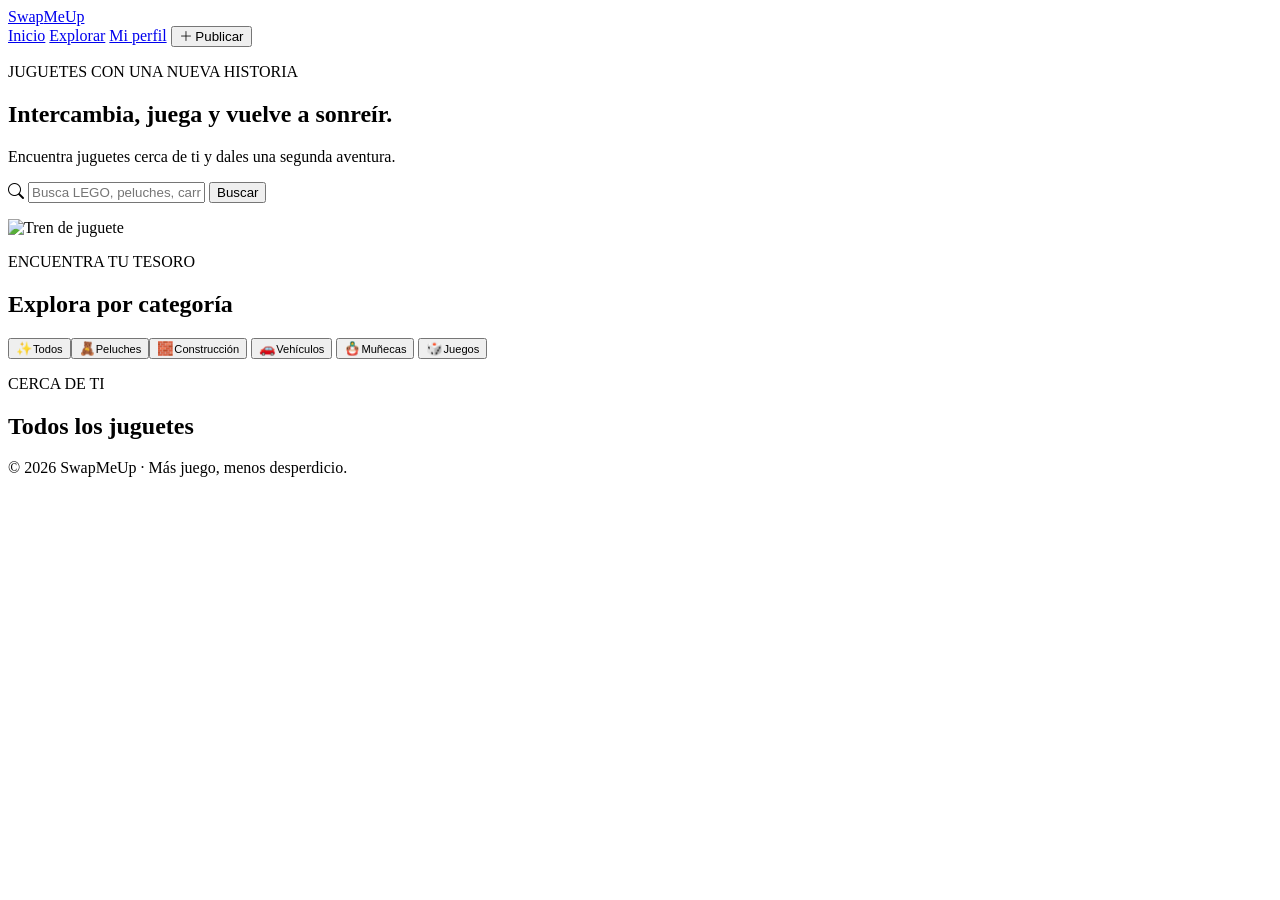
==== Dashboard/dashboard.html @ 4d7488d7 "Add initial dashboard HTML structure This is the initial commit of the dashboard HTML file, which in" ====
<!doctype html>
<html lang="es">
<head>
  <meta charset="utf-8"><meta name="viewport" content="width=device-width, initial-scale=1">
  <title>SwapMeUp | Intercambia juguetes</title>
  <link rel="preconnect" href="https://fonts.googleapis.com"><link rel="preconnect" href="https://fonts.gstatic.com" crossorigin>
  <link href="https://fonts.googleapis.com/css2?family=DM+Sans:wght@400;500;600;700&family=Fraunces:opsz,wght@9..144,600;9..144,700&display=swap" rel="stylesheet">
  <link href="https://cdn.jsdelivr.net/npm/bootstrap-icons@1.11.3/font/bootstrap-icons.css" rel="stylesheet">
  <link rel="stylesheet" href="style_dashboard.css">
</head>
<body>
  <header><a class="brand" href="#" data-view="home">Swap<span>MeUp</span></a>
    <nav><a href="#inicio" class="active" data-view="home">Inicio</a>
      <a href="#explorar" data-view="home">Explorar</a>
      <a href="#perfil" data-view="profile">Mi perfil</a>
      <button id="postButton">
        <i class="bi bi-plus-lg"></i> Publicar</button></nav>
      </header>
  <main id="homeView" class="view"><section id="inicio" class="hero">
    <div><p class="eyebrow">JUGUETES CON UNA NUEVA HISTORIA</p>
      <h1>Intercambia, juega y vuelve a sonreír.</h1>
      <p>Encuentra juguetes cerca de ti y dales una segunda aventura.</p>
      <form id="searchForm" class="search"><i class="bi bi-search"></i>
        <input id="searchInput" placeholder="Busca LEGO, peluches, carros…">
        <button>Buscar</button>
      </form><p id="searchMessage" class="message"></p>
    </div><img src="https://www.pinterest.com/pin/742460688615663458/visual-search/?x=0.101&y=0.059&w=0.81&h=0.893&cropSource=9&entrypoint=closeup_image_cutout" alt="Tren de juguete">
  </section>
  <section class="section">
    <p class="eyebrow">ENCUENTRA TU TESORO</p>
    <h2>Explora por categoría</h2><div class="categories">
      <button class="category active" data-category="Todos">✨<small>Todos</small>
      </button><button class="category" data-category="Peluches">🧸<small>Peluches</small>
      </button><button class="category" data-category="Construcción">🧱<small>Construcción</small></button>
      <button class="category" data-category="Vehículos">🚗<small>Vehículos</small>
      </button>
      <button class="category" data-category="Muñecas">🪆<small>Muñecas</small></button>
      
      <button class="category" data-category="Juegos">🎲<small>Juegos</small></button>
    </div></section>

    <section id="explorar" class="section listings">
      <div class="title-row"><div><p class="eyebrow">CERCA DE TI</p>
        <h2 id="listingTitle">Todos los juguetes</h2></div>
        <button class="clear" id="clearFilters" hidden>Ver todos</button>
      </div><div id="productGrid" class="product-grid"></div>
      <p id="emptyState" class="empty" hidden>No hay juguetes para esta búsqueda todavía.</p>
    </section>
  </main>
  <main id="profileView" class="view" hidden>
    <section class="profile-hero">
      <a class="back" href="#" data-view="home">
        <i class="bi bi-arrow-left"></i> Volver a explorar</a>
        <div class="profile-summary"><img class="avatar" src="https://images.unsplash.com/photo-1494790108377-be9c29b29330?auto=format&fit=crop&w=300&q=85" alt="Foto de perfil">
          <div>
            <p class="eyebrow">MI PERFIL</p>
            <h1 id="profileName">Leticia Gómez</h1>
            <p class="member"><i class="bi bi-patch-check-fill"></i> Miembro verificado · Desde 2025</p>
          </div>
          <button class="edit" id="editProfile">
            <i class="bi bi-pencil"></i> Editar perfil</button>
          </div>
        </section>
        <section class="profile-content">
          <aside class="side">
            <nav><a href="#resumen">Resumen</a>
              <a href="#juguetes">Mis juguetes</a>
              <a href="#informacion">Información</a>
            </nav><button class="logout" id="logoutButton">
              <i class="bi bi-box-arrow-right"></i> Cerrar sesión</button></aside>
              <div>
                <section id="resumen">
                  <p class="eyebrow">TU ACTIVIDAD</p>
                  <h2>Hola, <span id="shortName">Leticia</span> 👋</h2>
                  <p class="intro">Aquí tienes un resumen de todo lo que está pasando con tus intercambios.</p>
                  <div class="stats">
                    <article>
                      <strong>8</strong>
                      <span>Intercambios</span>
                    </article>
                    <article><strong>4</strong>
                      <span>Publicados</span></article>
                      <article><strong>12</strong><span>Guardados</span></article>
                    </div>
                  </section>
                    <section id="juguetes" class="profile-section">
                      <p class="eyebrow">TU CATÁLOGO</p><h2>Mis juguetes publicados</h2>
                      <div class="mini-list"><article><img src="https://images.unsplash.com/photo-1585110396000-c9ffd4e4b308?auto=format&fit=crop&w=300&q=85" alt="Conejito">
                        <div><h3>Conejito suave</h3>
                          <p>Publicado hace 2 días</p>
                          <span>Activo</span>
                        </div></article><article><img src="https://images.unsplash.com/photo-1594787318286-3d835c1d207f?auto=format&fit=crop&w=300&q=85" alt="Camión"><div>
                          <h3>Camión de rescate</h3>
                          <p>Publicado hace 1 semana</p>
                          <span>Activo</span>
                        </div></article></div>
                      </section>
                      <section id="informacion" class="profile-section info">
                        <div class="title-row"><div>
                          <p class="eyebrow">SOBRE TI</p>
                          <h2>Información personal</h2>
                        </div>
                        <button class="clear" id="editInfo">Editar</button>
                      </div>
                      <dl><div><dt>Correo electrónico</dt>
                        <dd id="profileEmail">leticia@email.com</dd>
                      </div>
                      <div><dt>Ubicación</dt>
                        <dd id="profileLocation">Panamá, Panamá</dd>
                      </div>
                      <div><dt>Acerca de mí</dt>
                        <dd id="profileBio">Mamá de dos peques, fan de los juguetes que duran para siempre. ♻️</dd>
                      </div></dl>
                    </section>
                  </div>
                </section>
              </main>
 <div class="modal-backdrop" id="postModal" hidden><form class="modal" id="postForm"><button type="button" class="close" data-close="postModal">×</button><p class="eyebrow">PUBLICAR ARTÍCULO</p><h2>Cuéntanos qué ofreces</h2><label>Título<input id="postTitulo" placeholder="Ej. Bicicleta de montaña" required></label><label>Tipo de transacción<div class="type-toggle" id="postTipo"><button type="button" class="type-option" data-tipo="Venta">Venta</button><button type="button" class="type-option" data-tipo="Subasta">Subasta</button><button type="button" class="type-option" data-tipo="Intercambio">Intercambio</button></div></label><label id="postValorLabel">Precio<input id="postValor" type="number" min="0" step="0.01" placeholder="0.00"></label><label>Descripción<textarea id="postDescripcion" rows="3" placeholder="Estado, detalles, qué buscas a cambio..."></textarea></label><label>Fotos<input id="postImagenes" type="file" accept="image/png,image/jpeg,image/webp" multiple></label><div class="image-preview" id="postPreview"></div><p class="form-error" id="postError" hidden></p><button type="submit">Publicar artículo</button></form></div>
</div>
  <div class="modal-backdrop" id="editModal" hidden>
    <form class="modal" id="profileForm"><button type="button" class="close" data-close="editModal">×</button>
      <p class="eyebrow">EDITA TU PERFIL</p>
      <h2>Tus datos</h2>
      <label>Nombre completo<input id="nameField" required></label>
      <label>Correo electrónico<input id="emailField" type="email" required></label>
      <label>Ubicación<input id="locationField" required></label>
      <label>Acerca de mí<textarea id="bioField" rows="3"></textarea>
      </label><button>Guardar cambios</button></form>
    </div>
  <div class="modal-backdrop" id="logoutModal" hidden>
    <div class="modal"><p class="eyebrow">¿YA TE VAS?</p>
      <h2>Cerrar sesión</h2><p>Podrás volver a entrar cuando quieras.</p>
      <div class="logout-options">
        <button class="cancel" data-close="logoutModal">Cancelar</button>
        <button id="confirmLogout">Cerrar sesión</button>
      </div>
    </div>
  </div>
  <div class="toast" id="toast" hidden></div>
  <footer>© 2026 SwapMeUp · Más juego, menos desperdicio.</footer>
  <script src="script_dashboard.js"></script>
</body>
</html>
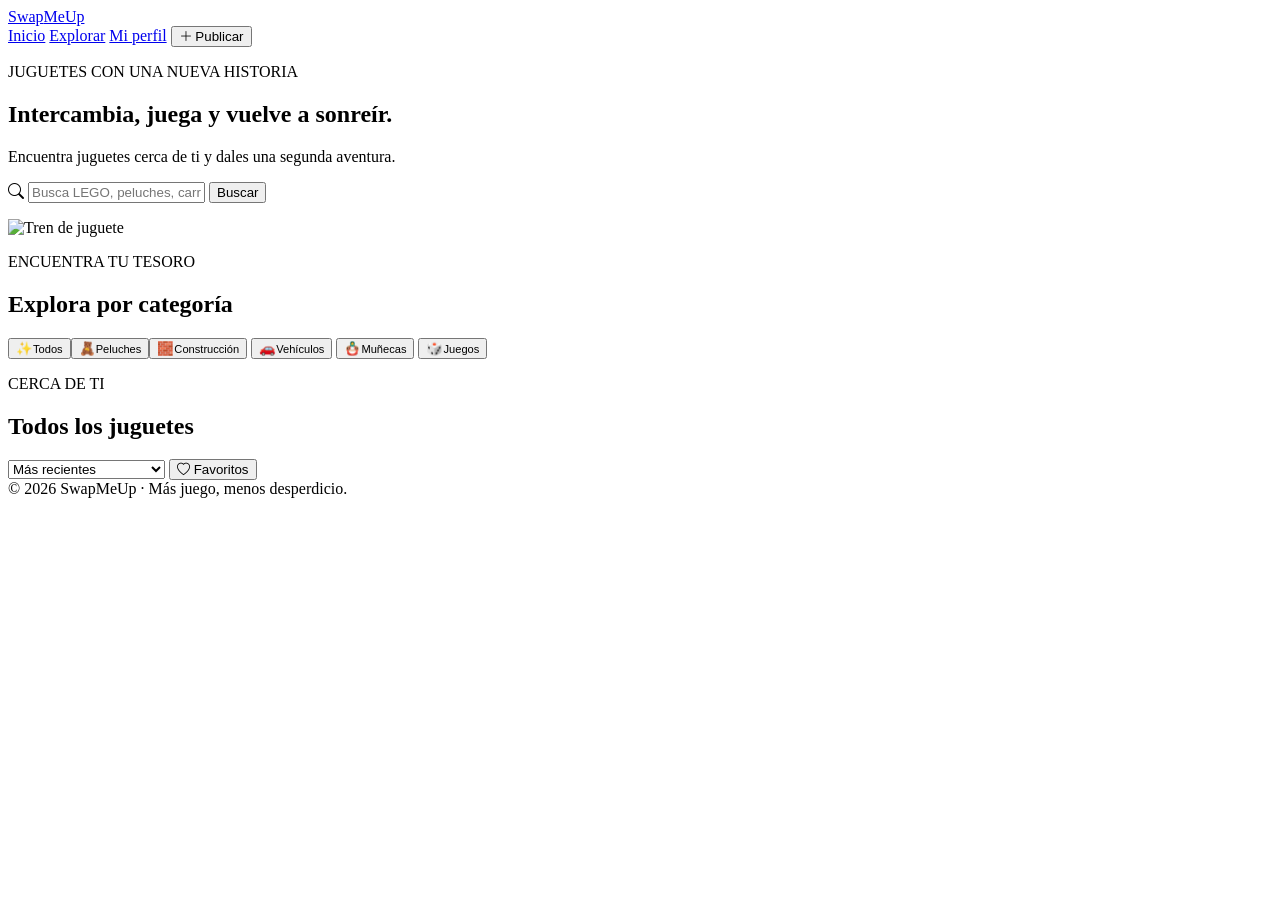
==== commit da46edc2: "Update dashboard.html" ====
--- a/Dashboard/dashboard.html
+++ b/Dashboard/dashboard.html
@@ -6,7 +6,7 @@
   <link rel="preconnect" href="https://fonts.googleapis.com"><link rel="preconnect" href="https://fonts.gstatic.com" crossorigin>
   <link href="https://fonts.googleapis.com/css2?family=DM+Sans:wght@400;500;600;700&family=Fraunces:opsz,wght@9..144,600;9..144,700&display=swap" rel="stylesheet">
   <link href="https://cdn.jsdelivr.net/npm/bootstrap-icons@1.11.3/font/bootstrap-icons.css" rel="stylesheet">
-  <link rel="stylesheet" href="style_dashboard.css">
+  <link rel="stylesheet" href="style_Dashboard.css">
 </head>
 <body>
   <header><a class="brand" href="#" data-view="home">Swap<span>MeUp</span></a>
@@ -24,7 +24,7 @@
         <input id="searchInput" placeholder="Busca LEGO, peluches, carros…">
         <button>Buscar</button>
       </form><p id="searchMessage" class="message"></p>
-    </div><img src="https://www.pinterest.com/pin/742460688615663458/visual-search/?x=0.101&y=0.059&w=0.81&h=0.893&cropSource=9&entrypoint=closeup_image_cutout" alt="Tren de juguete">
+    </div><img src="https://images.unsplash.com/photo-1558877385-81a1c7e67d72?auto=format&fit=crop&w=900&q=85" alt="Tren de juguete">
   </section>
   <section class="section">
     <p class="eyebrow">ENCUENTRA TU TESORO</p>
@@ -42,6 +42,17 @@
     <section id="explorar" class="section listings">
       <div class="title-row"><div><p class="eyebrow">CERCA DE TI</p>
         <h2 id="listingTitle">Todos los juguetes</h2></div>
+        <div class="listing-controls">
+          <select id="sortSelect">
+            <option value="recientes">Más recientes</option>
+            <option value="antiguos">Más antiguos</option>
+            <option value="nombre_az">Nombre A-Z</option>
+            <option value="nombre_za">Nombre Z-A</option>
+            <option value="precio_asc" hidden>Precio: menor a mayor</option>
+            <option value="precio_desc" hidden>Precio: mayor a menor</option>
+          </select>
+          <button type="button" id="favoritesToggle" class="clear"><i class="bi bi-heart"></i> Favoritos</button>
+        </div>
         <button class="clear" id="clearFilters" hidden>Ver todos</button>
       </div><div id="productGrid" class="product-grid"></div>
       <p id="emptyState" class="empty" hidden>No hay juguetes para esta búsqueda todavía.</p>
@@ -54,8 +65,8 @@
         <div class="profile-summary"><img class="avatar" src="https://images.unsplash.com/photo-1494790108377-be9c29b29330?auto=format&fit=crop&w=300&q=85" alt="Foto de perfil">
           <div>
             <p class="eyebrow">MI PERFIL</p>
-            <h1 id="profileName">Leticia Gómez</h1>
-            <p class="member"><i class="bi bi-patch-check-fill"></i> Miembro verificado · Desde 2025</p>
+            <h1 id="profileName">Cargando…</h1>
+            <p class="member"><i class="bi bi-patch-check-fill"></i> Miembro verificado · Desde <span id="memberSince">—</span></p>
           </div>
           <button class="edit" id="editProfile">
             <i class="bi bi-pencil"></i> Editar perfil</button>
@@ -71,7 +82,7 @@
               <div>
                 <section id="resumen">
                   <p class="eyebrow">TU ACTIVIDAD</p>
-                  <h2>Hola, <span id="shortName">Leticia</span> 👋</h2>
+                  <h2>Hola, <span id="shortName">…</span> 👋</h2>
                   <p class="intro">Aquí tienes un resumen de todo lo que está pasando con tus intercambios.</p>
                   <div class="stats">
                     <article>
@@ -85,15 +96,7 @@
                   </section>
                     <section id="juguetes" class="profile-section">
                       <p class="eyebrow">TU CATÁLOGO</p><h2>Mis juguetes publicados</h2>
-                      <div class="mini-list"><article><img src="https://images.unsplash.com/photo-1585110396000-c9ffd4e4b308?auto=format&fit=crop&w=300&q=85" alt="Conejito">
-                        <div><h3>Conejito suave</h3>
-                          <p>Publicado hace 2 días</p>
-                          <span>Activo</span>
-                        </div></article><article><img src="https://images.unsplash.com/photo-1594787318286-3d835c1d207f?auto=format&fit=crop&w=300&q=85" alt="Camión"><div>
-                          <h3>Camión de rescate</h3>
-                          <p>Publicado hace 1 semana</p>
-                          <span>Activo</span>
-                        </div></article></div>
+                      <div class="mini-list" id="myProductsList"><p>Cargando tus artículos…</p></div>
                       </section>
                       <section id="informacion" class="profile-section info">
                         <div class="title-row"><div>
@@ -102,31 +105,81 @@
                         </div>
                         <button class="clear" id="editInfo">Editar</button>
                       </div>
-                      <dl><div><dt>Correo electrónico</dt>
-                        <dd id="profileEmail">leticia@email.com</dd>
-                      </div>
-                      <div><dt>Ubicación</dt>
-                        <dd id="profileLocation">Panamá, Panamá</dd>
-                      </div>
-                      <div><dt>Acerca de mí</dt>
-                        <dd id="profileBio">Mamá de dos peques, fan de los juguetes que duran para siempre. ♻️</dd>
-                      </div></dl>
+                      <dl>
+                        <div><dt>Correo electrónico</dt>
+                          <dd id="profileEmail">—</dd>
+                        </div>
+                        <div><dt>Teléfono</dt>
+                          <dd id="profilePhone">—</dd>
+                        </div>
+                        <div><dt>Cédula</dt>
+                          <dd id="profileCedula">—</dd>
+                        </div>
+                        <div><dt>Ubicación</dt>
+                          <dd id="profileLocation">—</dd>
+                        </div>
+                        <div><dt>Acerca de mí</dt>
+                          <dd id="profileBio">—</dd>
+                        </div>
+                      </dl>
                     </section>
                   </div>
                 </section>
               </main>
- <div class="modal-backdrop" id="postModal" hidden><form class="modal" id="postForm"><button type="button" class="close" data-close="postModal">×</button><p class="eyebrow">PUBLICAR ARTÍCULO</p><h2>Cuéntanos qué ofreces</h2><label>Título<input id="postTitulo" placeholder="Ej. Bicicleta de montaña" required></label><label>Tipo de transacción<div class="type-toggle" id="postTipo"><button type="button" class="type-option" data-tipo="Venta">Venta</button><button type="button" class="type-option" data-tipo="Subasta">Subasta</button><button type="button" class="type-option" data-tipo="Intercambio">Intercambio</button></div></label><label id="postValorLabel">Precio<input id="postValor" type="number" min="0" step="0.01" placeholder="0.00"></label><label>Descripción<textarea id="postDescripcion" rows="3" placeholder="Estado, detalles, qué buscas a cambio..."></textarea></label><label>Fotos<input id="postImagenes" type="file" accept="image/png,image/jpeg,image/webp" multiple></label><div class="image-preview" id="postPreview"></div><p class="form-error" id="postError" hidden></p><button type="submit">Publicar artículo</button></form></div>
-</div>
+
+ <!-- MODAL: publicar artículo -->
+ <div class="modal-backdrop" id="postModal" hidden><form class="modal" id="postForm"><button type="button" class="close" data-close="postModal">×</button><p class="eyebrow">PUBLICAR ARTÍCULO</p><h2>Cuéntanos qué ofreces</h2><label>Título<input id="postTitulo" placeholder="Ej. Bicicleta de montaña" required></label><label>Categoría<select id="postCategoria" required><option value="">Selecciona una categoría</option><option>Peluches</option><option>Construcción</option><option>Vehículos</option><option>Muñecas</option><option>Juegos</option></select></label><label>Tipo de transacción<div class="type-toggle" id="postTipo"><button type="button" class="type-option" data-tipo="Venta">Venta</button><button type="button" class="type-option" data-tipo="Subasta">Subasta</button><button type="button" class="type-option" data-tipo="Intercambio">Intercambio</button></div></label><label id="postValorLabel">Precio<input id="postValor" type="number" min="0" step="0.01" placeholder="0.00"></label><label>Descripción<textarea id="postDescripcion" rows="3" placeholder="Estado, detalles, qué buscas a cambio..."></textarea></label><label>Fotos (mínimo 2, máximo 4)<input id="postImagenes" type="file" accept="image/png,image/jpeg,image/webp" multiple></label><div class="image-preview" id="postPreview"></div><p class="form-error" id="postError" hidden></p><button type="submit">Publicar artículo</button></form></div>
+
+  <!-- MODAL: perfil (existente, sin cambios) -->
   <div class="modal-backdrop" id="editModal" hidden>
     <form class="modal" id="profileForm"><button type="button" class="close" data-close="editModal">×</button>
       <p class="eyebrow">EDITA TU PERFIL</p>
       <h2>Tus datos</h2>
       <label>Nombre completo<input id="nameField" required></label>
-      <label>Correo electrónico<input id="emailField" type="email" required></label>
+      <label>Correo electrónico<input id="emailField" type="email" disabled></label>
+      <label>Teléfono<input id="phoneField" type="tel" placeholder="+507 6000-0000"></label>
       <label>Ubicación<input id="locationField" required></label>
       <label>Acerca de mí<textarea id="bioField" rows="3"></textarea>
-      </label><button>Guardar cambios</button></form>
+      </label>
+      <p class="form-error" id="profileFormError" hidden></p>
+      <button>Guardar cambios</button></form>
     </div>
+
+  <!-- MODAL: detalle de producto -->
+  <div class="modal-backdrop" id="productModal" hidden>
+    <div class="modal">
+      <button type="button" class="close" data-close="productModal">×</button>
+      <div id="productDetailBody"></div>
+    </div>
+  </div>
+
+  <!-- MODAL: perfil del propietario -->
+  <div class="modal-backdrop" id="ownerModal" hidden>
+    <div class="modal">
+      <button type="button" class="close" data-close="ownerModal">×</button>
+      <div id="ownerModalBody"></div>
+    </div>
+  </div>
+
+  <!-- MODAL: editar producto propio -->
+  <div class="modal-backdrop" id="editProductModal" hidden>
+    <form class="modal" id="editProductForm">
+      <button type="button" class="close" data-close="editProductModal">×</button>
+      <p class="eyebrow">EDITAR ARTÍCULO</p>
+      <h2>Actualiza tu publicación</h2>
+      <label>Título<input id="editTitulo" required></label>
+      <label>Categoría<select id="editCategoria" required><option value="">Selecciona una categoría</option><option>Peluches</option><option>Construcción</option><option>Vehículos</option><option>Muñecas</option><option>Juegos</option></select></label>
+      <label>Tipo de transacción<div class="type-toggle" id="editTipoToggle"><button type="button" class="type-option" data-tipo="Venta">Venta</button><button type="button" class="type-option" data-tipo="Subasta">Subasta</button><button type="button" class="type-option" data-tipo="Intercambio">Intercambio</button></div></label>
+      <label id="editValorLabel">Precio<input id="editValor" type="number" min="0" step="0.01" placeholder="0.00"></label>
+      <label>Descripción<textarea id="editDescripcion" rows="3"></textarea></label>
+      <label>Estado<select id="editEstado"><option value="Disponible">Disponible</option><option value="Intercambiado">Intercambiado</option><option value="Vendido">Vendido</option><option value="Oculto">Oculto</option></select></label>
+      <label>Fotos (mínimo 2, máximo 4)<input id="editImagenesInput" type="file" accept="image/png,image/jpeg,image/webp" multiple></label>
+      <div class="image-preview" id="editPreview"></div>
+      <p class="form-error" id="editError" hidden></p>
+      <button type="submit">Guardar cambios</button>
+    </form>
+  </div>
+
   <div class="modal-backdrop" id="logoutModal" hidden>
     <div class="modal"><p class="eyebrow">¿YA TE VAS?</p>
       <h2>Cerrar sesión</h2><p>Podrás volver a entrar cuando quieras.</p>
@@ -138,6 +191,8 @@
   </div>
   <div class="toast" id="toast" hidden></div>
   <footer>© 2026 SwapMeUp · Más juego, menos desperdicio.</footer>
-  <script src="script_dashboard.js"></script>
+  <script src="https://cdn.jsdelivr.net/npm/@supabase/supabase-js"></script>
+  <script src="../script_auth.js"></script>
+  <script src="script_Dashboard.js"></script>
 </body>
 </html>
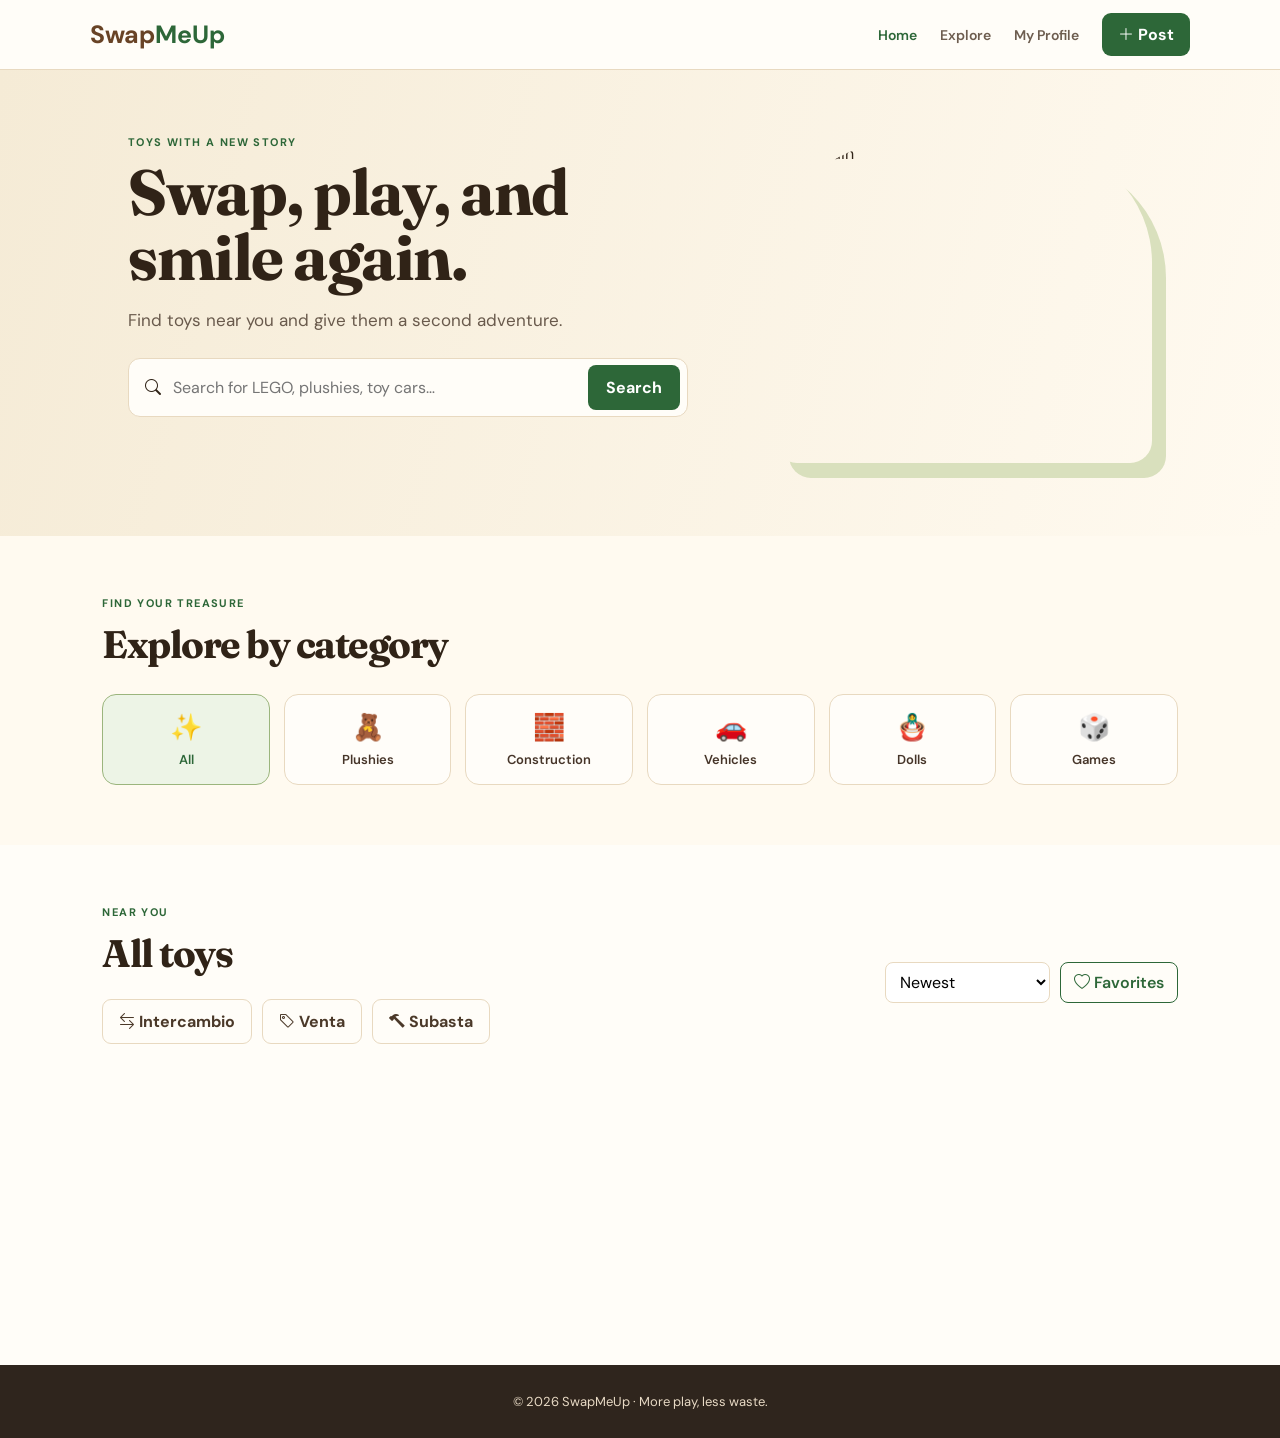
==== commit dcaa9509: "Update dashboard.html" ====
--- a/Dashboard/dashboard.html
+++ b/Dashboard/dashboard.html
@@ -1,8 +1,8 @@
 <!doctype html>
-<html lang="es">
+<html lang="en">
 <head>
   <meta charset="utf-8"><meta name="viewport" content="width=device-width, initial-scale=1">
-  <title>SwapMeUp | Intercambia juguetes</title>
+  <title>SwapMeUp | Swap toys</title>
   <link rel="preconnect" href="https://fonts.googleapis.com"><link rel="preconnect" href="https://fonts.gstatic.com" crossorigin>
   <link href="https://fonts.googleapis.com/css2?family=DM+Sans:wght@400;500;600;700&family=Fraunces:opsz,wght@9..144,600;9..144,700&display=swap" rel="stylesheet">
   <link href="https://cdn.jsdelivr.net/npm/bootstrap-icons@1.11.3/font/bootstrap-icons.css" rel="stylesheet">
@@ -10,115 +10,115 @@
 </head>
 <body>
   <header><a class="brand" href="#" data-view="home">Swap<span>MeUp</span></a>
-    <nav><a href="#inicio" class="active" data-view="home">Inicio</a>
-      <a href="#explorar" data-view="home">Explorar</a>
-      <a href="#perfil" data-view="profile">Mi perfil</a>
+    <nav><a href="#inicio" class="active" data-view="home">Home</a>
+      <a href="#explorar" data-view="home">Explore</a>
+      <a href="#perfil" data-view="profile">My Profile</a>
       <button id="postButton">
-        <i class="bi bi-plus-lg"></i> Publicar</button></nav>
+        <i class="bi bi-plus-lg"></i> Post</button></nav>
       </header>
   <main id="homeView" class="view"><section id="inicio" class="hero">
-    <div><p class="eyebrow">JUGUETES CON UNA NUEVA HISTORIA</p>
-      <h1>Intercambia, juega y vuelve a sonreír.</h1>
-      <p>Encuentra juguetes cerca de ti y dales una segunda aventura.</p>
+    <div><p class="eyebrow">TOYS WITH A NEW STORY</p>
+      <h1>Swap, play, and smile again.</h1>
+      <p>Find toys near you and give them a second adventure.</p>
       <form id="searchForm" class="search"><i class="bi bi-search"></i>
-        <input id="searchInput" placeholder="Busca LEGO, peluches, carros…">
-        <button>Buscar</button>
+        <input id="searchInput" placeholder="Search for LEGO, plushies, toy cars…">
+        <button>Search</button>
       </form><p id="searchMessage" class="message"></p>
-    </div><img src="https://images.unsplash.com/photo-1558877385-81a1c7e67d72?auto=format&fit=crop&w=900&q=85" alt="Tren de juguete">
+    </div><img src="https://images.unsplash.com/photo-1558877385-81a1c7e67d72?auto=format&fit=crop&w=900&q=85" alt="Toy train">
   </section>
   <section class="section">
-    <p class="eyebrow">ENCUENTRA TU TESORO</p>
-    <h2>Explora por categoría</h2><div class="categories">
-      <button class="category active" data-category="Todos">✨<small>Todos</small>
-      </button><button class="category" data-category="Peluches">🧸<small>Peluches</small>
-      </button><button class="category" data-category="Construcción">🧱<small>Construcción</small></button>
-      <button class="category" data-category="Vehículos">🚗<small>Vehículos</small>
+    <p class="eyebrow">FIND YOUR TREASURE</p>
+    <h2>Explore by category</h2><div class="categories">
+      <button class="category active" data-category="Todos">✨<small>All</small>
+      </button><button class="category" data-category="Peluches">🧸<small>Plushies</small>
+      </button><button class="category" data-category="Construcción">🧱<small>Construction</small></button>
+      <button class="category" data-category="Vehículos">🚗<small>Vehicles</small>
       </button>
-      <button class="category" data-category="Muñecas">🪆<small>Muñecas</small></button>
+      <button class="category" data-category="Muñecas">🪆<small>Dolls</small></button>
       
-      <button class="category" data-category="Juegos">🎲<small>Juegos</small></button>
+      <button class="category" data-category="Juegos">🎲<small>Games</small></button>
     </div></section>
 
     <section id="explorar" class="section listings">
-      <div class="title-row"><div><p class="eyebrow">CERCA DE TI</p>
-        <h2 id="listingTitle">Todos los juguetes</h2></div>
+      <div class="title-row"><div><p class="eyebrow">NEAR YOU</p>
+        <h2 id="listingTitle">All toys</h2></div>
         <div class="listing-controls">
           <select id="sortSelect">
-            <option value="recientes">Más recientes</option>
-            <option value="antiguos">Más antiguos</option>
-            <option value="nombre_az">Nombre A-Z</option>
-            <option value="nombre_za">Nombre Z-A</option>
-            <option value="precio_asc" hidden>Precio: menor a mayor</option>
-            <option value="precio_desc" hidden>Precio: mayor a menor</option>
+            <option value="recientes">Newest</option>
+            <option value="antiguos">Oldest</option>
+            <option value="nombre_az">Name A-Z</option>
+            <option value="nombre_za">Name Z-A</option>
+            <option value="precio_asc" hidden>Price: low to high</option>
+            <option value="precio_desc" hidden>Price: high to low</option>
           </select>
-          <button type="button" id="favoritesToggle" class="clear"><i class="bi bi-heart"></i> Favoritos</button>
+          <button type="button" id="favoritesToggle" class="clear"><i class="bi bi-heart"></i> Favorites</button>
         </div>
-        <button class="clear" id="clearFilters" hidden>Ver todos</button>
+        <button class="clear" id="clearFilters" hidden>View all</button>
       </div><div id="productGrid" class="product-grid"></div>
-      <p id="emptyState" class="empty" hidden>No hay juguetes para esta búsqueda todavía.</p>
+      <p id="emptyState" class="empty" hidden>No toys found for this search yet.</p>
     </section>
   </main>
   <main id="profileView" class="view" hidden>
     <section class="profile-hero">
       <a class="back" href="#" data-view="home">
-        <i class="bi bi-arrow-left"></i> Volver a explorar</a>
-        <div class="profile-summary"><img class="avatar" src="https://images.unsplash.com/photo-1494790108377-be9c29b29330?auto=format&fit=crop&w=300&q=85" alt="Foto de perfil">
+        <i class="bi bi-arrow-left"></i> Back to explore</a>
+        <div class="profile-summary"><img class="avatar" src="https://images.unsplash.com/photo-1494790108377-be9c29b29330?auto=format&fit=crop&w=300&q=85" alt="Profile photo">
           <div>
-            <p class="eyebrow">MI PERFIL</p>
-            <h1 id="profileName">Cargando…</h1>
-            <p class="member"><i class="bi bi-patch-check-fill"></i> Miembro verificado · Desde <span id="memberSince">—</span></p>
+            <p class="eyebrow">MY PROFILE</p>
+            <h1 id="profileName">Loading…</h1>
+            <p class="member"><i class="bi bi-patch-check-fill"></i> Verified member · Since <span id="memberSince">—</span></p>
           </div>
           <button class="edit" id="editProfile">
-            <i class="bi bi-pencil"></i> Editar perfil</button>
+            <i class="bi bi-pencil"></i> Edit profile</button>
           </div>
         </section>
         <section class="profile-content">
           <aside class="side">
-            <nav><a href="#resumen">Resumen</a>
-              <a href="#juguetes">Mis juguetes</a>
-              <a href="#informacion">Información</a>
+            <nav><a href="#resumen">Overview</a>
+              <a href="#juguetes">My toys</a>
+              <a href="#informacion">Information</a>
             </nav><button class="logout" id="logoutButton">
-              <i class="bi bi-box-arrow-right"></i> Cerrar sesión</button></aside>
+              <i class="bi bi-box-arrow-right"></i> Log out</button></aside>
               <div>
                 <section id="resumen">
-                  <p class="eyebrow">TU ACTIVIDAD</p>
-                  <h2>Hola, <span id="shortName">…</span> 👋</h2>
-                  <p class="intro">Aquí tienes un resumen de todo lo que está pasando con tus intercambios.</p>
+                  <p class="eyebrow">YOUR ACTIVITY</p>
+                  <h2>Hi, <span id="shortName">…</span> 👋</h2>
+                  <p class="intro">Here's a summary of everything happening with your trades.</p>
                   <div class="stats">
                     <article>
                       <strong>8</strong>
-                      <span>Intercambios</span>
+                      <span>Trades</span>
                     </article>
                     <article><strong>4</strong>
-                      <span>Publicados</span></article>
-                      <article><strong>12</strong><span>Guardados</span></article>
+                      <span>Posted</span></article>
+                      <article><strong>12</strong><span>Saved</span></article>
                     </div>
                   </section>
                     <section id="juguetes" class="profile-section">
-                      <p class="eyebrow">TU CATÁLOGO</p><h2>Mis juguetes publicados</h2>
-                      <div class="mini-list" id="myProductsList"><p>Cargando tus artículos…</p></div>
+                      <p class="eyebrow">YOUR CATALOG</p><h2>My published toys</h2>
+                      <div class="mini-list" id="myProductsList"><p>Loading your items…</p></div>
                       </section>
                       <section id="informacion" class="profile-section info">
                         <div class="title-row"><div>
-                          <p class="eyebrow">SOBRE TI</p>
-                          <h2>Información personal</h2>
-                        </div>
-                        <button class="clear" id="editInfo">Editar</button>
+                          <p class="eyebrow">ABOUT YOU</p>
+                          <h2>Personal information</h2>
+                        </div>
+                        <button class="clear" id="editInfo">Edit</button>
                       </div>
                       <dl>
-                        <div><dt>Correo electrónico</dt>
+                        <div><dt>Email</dt>
                           <dd id="profileEmail">—</dd>
                         </div>
-                        <div><dt>Teléfono</dt>
+                        <div><dt>Phone</dt>
                           <dd id="profilePhone">—</dd>
                         </div>
-                        <div><dt>Cédula</dt>
+                        <div><dt>ID Number</dt>
                           <dd id="profileCedula">—</dd>
                         </div>
-                        <div><dt>Ubicación</dt>
+                        <div><dt>Location</dt>
                           <dd id="profileLocation">—</dd>
                         </div>
-                        <div><dt>Acerca de mí</dt>
+                        <div><dt>About me</dt>
                           <dd id="profileBio">—</dd>
                         </div>
                       </dl>
@@ -127,25 +127,61 @@
                 </section>
               </main>
 
- <!-- MODAL: publicar artículo -->
- <div class="modal-backdrop" id="postModal" hidden><form class="modal" id="postForm"><button type="button" class="close" data-close="postModal">×</button><p class="eyebrow">PUBLICAR ARTÍCULO</p><h2>Cuéntanos qué ofreces</h2><label>Título<input id="postTitulo" placeholder="Ej. Bicicleta de montaña" required></label><label>Categoría<select id="postCategoria" required><option value="">Selecciona una categoría</option><option>Peluches</option><option>Construcción</option><option>Vehículos</option><option>Muñecas</option><option>Juegos</option></select></label><label>Tipo de transacción<div class="type-toggle" id="postTipo"><button type="button" class="type-option" data-tipo="Venta">Venta</button><button type="button" class="type-option" data-tipo="Subasta">Subasta</button><button type="button" class="type-option" data-tipo="Intercambio">Intercambio</button></div></label><label id="postValorLabel">Precio<input id="postValor" type="number" min="0" step="0.01" placeholder="0.00"></label><label>Descripción<textarea id="postDescripcion" rows="3" placeholder="Estado, detalles, qué buscas a cambio..."></textarea></label><label>Fotos (mínimo 2, máximo 4)<input id="postImagenes" type="file" accept="image/png,image/jpeg,image/webp" multiple></label><div class="image-preview" id="postPreview"></div><p class="form-error" id="postError" hidden></p><button type="submit">Publicar artículo</button></form></div>
-
-  <!-- MODAL: perfil (existente, sin cambios) -->
+ <!-- MODAL: post item -->
+ <div class="modal-backdrop" id="postModal" hidden>
+  <form class="modal" id="postForm">
+    <button type="button" class="close" data-close="postModal">×</button>
+    <p class="eyebrow">POST AN ITEM</p>
+    <h2>Tell us what you're offering</h2>
+    <label>Title<input id="postTitulo" placeholder="E.g. Mountain bike" required></label>
+    <label>Category
+      <select id="postCategoria" required>
+        <option value="">Select a category</option>
+        <option value="Peluches">Plushies</option>
+        <option value="Construcción">Construction</option>
+        <option value="Vehículos">Vehicles</option>
+        <option value="Muñecas">Dolls</option>
+        <option value="Juegos">Games</option>
+      </select>
+    </label>
+    <label>Transaction type
+      <div class="type-toggle" id="postTipo">
+        <button type="button" class="type-option" data-tipo="Venta">Sale</button>
+        <button type="button" class="type-option" data-tipo="Subasta">Auction</button>
+        <button type="button" class="type-option" data-tipo="Intercambio">Trade</button>
+      </div>
+    </label>
+    <label id="postValorLabel">Price<input id="postValor" type="number" min="0" step="0.01" placeholder="0.00"></label>
+    <label>Description<textarea id="postDescripcion" rows="3" placeholder="Condition, details, what you're looking for in return..."></textarea></label>
+    <label>Photos (min 2, max 4)
+      <div class="file-upload">
+        <input id="postImagenes" type="file" accept="image/png,image/jpeg,image/webp" multiple class="file-input-hidden">
+        <span class="file-upload-btn"><i class="bi bi-cloud-arrow-up"></i> Choose photos</span>
+        <span class="file-upload-count" id="postFileCount">No photos selected</span>
+      </div>
+    </label>
+    <div class="image-preview" id="postPreview"></div>
+    <p class="form-error" id="postError" hidden></p>
+    <button type="submit">Post item</button>
+  </form>
+ </div>
+
+  <!-- MODAL: profile (unchanged) -->
   <div class="modal-backdrop" id="editModal" hidden>
     <form class="modal" id="profileForm"><button type="button" class="close" data-close="editModal">×</button>
-      <p class="eyebrow">EDITA TU PERFIL</p>
-      <h2>Tus datos</h2>
-      <label>Nombre completo<input id="nameField" required></label>
-      <label>Correo electrónico<input id="emailField" type="email" disabled></label>
-      <label>Teléfono<input id="phoneField" type="tel" placeholder="+507 6000-0000"></label>
-      <label>Ubicación<input id="locationField" required></label>
-      <label>Acerca de mí<textarea id="bioField" rows="3"></textarea>
+      <p class="eyebrow">EDIT YOUR PROFILE</p>
+      <h2>Your info</h2>
+      <label>Full name<input id="nameField" required></label>
+      <label>Email<input id="emailField" type="email" disabled></label>
+      <label>Phone<input id="phoneField" type="tel" placeholder="+507 6000-0000"></label>
+      <label>Location<input id="locationField" required></label>
+      <label>About me<textarea id="bioField" rows="3"></textarea>
       </label>
       <p class="form-error" id="profileFormError" hidden></p>
-      <button>Guardar cambios</button></form>
-    </div>
-
-  <!-- MODAL: detalle de producto -->
+      <button>Save changes</button></form>
+    </div>
+
+  <!-- MODAL: product detail -->
   <div class="modal-backdrop" id="productModal" hidden>
     <div class="modal">
       <button type="button" class="close" data-close="productModal">×</button>
@@ -153,7 +189,7 @@
     </div>
   </div>
 
-  <!-- MODAL: perfil del propietario -->
+  <!-- MODAL: owner profile -->
   <div class="modal-backdrop" id="ownerModal" hidden>
     <div class="modal">
       <button type="button" class="close" data-close="ownerModal">×</button>
@@ -161,36 +197,64 @@
     </div>
   </div>
 
-  <!-- MODAL: editar producto propio -->
+  <!-- MODAL: edit own product -->
   <div class="modal-backdrop" id="editProductModal" hidden>
     <form class="modal" id="editProductForm">
       <button type="button" class="close" data-close="editProductModal">×</button>
-      <p class="eyebrow">EDITAR ARTÍCULO</p>
-      <h2>Actualiza tu publicación</h2>
-      <label>Título<input id="editTitulo" required></label>
-      <label>Categoría<select id="editCategoria" required><option value="">Selecciona una categoría</option><option>Peluches</option><option>Construcción</option><option>Vehículos</option><option>Muñecas</option><option>Juegos</option></select></label>
-      <label>Tipo de transacción<div class="type-toggle" id="editTipoToggle"><button type="button" class="type-option" data-tipo="Venta">Venta</button><button type="button" class="type-option" data-tipo="Subasta">Subasta</button><button type="button" class="type-option" data-tipo="Intercambio">Intercambio</button></div></label>
-      <label id="editValorLabel">Precio<input id="editValor" type="number" min="0" step="0.01" placeholder="0.00"></label>
-      <label>Descripción<textarea id="editDescripcion" rows="3"></textarea></label>
-      <label>Estado<select id="editEstado"><option value="Disponible">Disponible</option><option value="Intercambiado">Intercambiado</option><option value="Vendido">Vendido</option><option value="Oculto">Oculto</option></select></label>
-      <label>Fotos (mínimo 2, máximo 4)<input id="editImagenesInput" type="file" accept="image/png,image/jpeg,image/webp" multiple></label>
+      <p class="eyebrow">EDIT ITEM</p>
+      <h2>Update your listing</h2>
+      <label>Title<input id="editTitulo" required></label>
+      <label>Category
+        <select id="editCategoria" required>
+          <option value="">Select a category</option>
+          <option value="Peluches">Plushies</option>
+          <option value="Construcción">Construction</option>
+          <option value="Vehículos">Vehicles</option>
+          <option value="Muñecas">Dolls</option>
+          <option value="Juegos">Games</option>
+        </select>
+      </label>
+      <label>Transaction type
+        <div class="type-toggle" id="editTipoToggle">
+          <button type="button" class="type-option" data-tipo="Venta">Sale</button>
+          <button type="button" class="type-option" data-tipo="Subasta">Auction</button>
+          <button type="button" class="type-option" data-tipo="Intercambio">Trade</button>
+        </div>
+      </label>
+      <label id="editValorLabel">Price<input id="editValor" type="number" min="0" step="0.01" placeholder="0.00"></label>
+      <label>Description<textarea id="editDescripcion" rows="3"></textarea></label>
+      <label>Status
+        <select id="editEstado">
+          <option value="Disponible">Available</option>
+          <option value="Intercambiado">Traded</option>
+          <option value="Vendido">Sold</option>
+          <option value="Oculto">Hidden</option>
+        </select>
+      </label>
+      <label>Photos (min 2, max 4)
+        <div class="file-upload">
+          <input id="editImagenesInput" type="file" accept="image/png,image/jpeg,image/webp" multiple class="file-input-hidden">
+          <span class="file-upload-btn"><i class="bi bi-cloud-arrow-up"></i> Choose photos</span>
+          <span class="file-upload-count" id="editFileCount">No photos selected</span>
+        </div>
+      </label>
       <div class="image-preview" id="editPreview"></div>
       <p class="form-error" id="editError" hidden></p>
-      <button type="submit">Guardar cambios</button>
+      <button type="submit">Save changes</button>
     </form>
   </div>
 
   <div class="modal-backdrop" id="logoutModal" hidden>
-    <div class="modal"><p class="eyebrow">¿YA TE VAS?</p>
-      <h2>Cerrar sesión</h2><p>Podrás volver a entrar cuando quieras.</p>
+    <div class="modal"><p class="eyebrow">LEAVING ALREADY?</p>
+      <h2>Log out</h2><p>You can come back anytime.</p>
       <div class="logout-options">
-        <button class="cancel" data-close="logoutModal">Cancelar</button>
-        <button id="confirmLogout">Cerrar sesión</button>
+        <button class="cancel" data-close="logoutModal">Cancel</button>
+        <button id="confirmLogout">Log out</button>
       </div>
     </div>
   </div>
   <div class="toast" id="toast" hidden></div>
-  <footer>© 2026 SwapMeUp · Más juego, menos desperdicio.</footer>
+  <footer>© 2026 SwapMeUp · More play, less waste.</footer>
   <script src="https://cdn.jsdelivr.net/npm/@supabase/supabase-js"></script>
   <script src="../script_auth.js"></script>
   <script src="script_Dashboard.js"></script>
--- a/Dashboard/style_Dashboard.css
+++ b/Dashboard/style_Dashboard.css
@@ -0,0 +1,65 @@
+:root{--ink:#302317;--green:#2d6738;--paper:#fffaf0;--line:#e8d9c0}*{box-sizing:border-box}html{scroll-behavior:smooth}body{margin:0;background:var(--paper);color:var(--ink);font-family:"DM Sans",sans-serif}button{font:inherit;cursor:pointer}[hidden]{display:none!important}header{height:70px;padding:0 clamp(20px,7vw,110px);display:flex;align-items:center;justify-content:space-between;background:#fffdf8;border-bottom:1px solid var(--line);position:sticky;top:0;z-index:5}.brand{font-size:25px;font-weight:700;color:#684326;text-decoration:none}.brand span,nav a.active,nav a:hover{color:var(--green)}nav{display:flex;align-items:center;gap:23px}nav a{color:#6d5d4f;text-decoration:none;font-size:14px;font-weight:600}nav button,.modal button{border:0;border-radius:9px;padding:11px 16px;background:var(--green);color:#fff;font-weight:700}.hero{padding:65px clamp(20px,10vw,150px);display:grid;grid-template-columns:1.1fr .7fr;gap:55px;align-items:center;background:linear-gradient(105deg,#f5ebd6,#fffaf0)}h1,h2{font-family:Fraunces,Georgia,serif;letter-spacing:-1.5px}.hero h1{font-size:clamp(40px,5vw,68px);line-height:1.02;margin:7px 0 17px}.hero p:not(.eyebrow){color:#695a4c;font-size:17px;line-height:1.55}.hero img{width:100%;height:320px;object-fit:cover;border-radius:120px 120px 22px 22px;box-shadow:14px 15px #d9e0bd}.eyebrow{font-size:11px;letter-spacing:1.4px;color:var(--green);font-weight:700;margin:0 0 10px}.search{display:flex;align-items:center;gap:10px;max-width:560px;margin-top:25px;background:#fffdf8;border:1px solid var(--line);border-radius:12px;padding:6px 7px 6px 16px}.search input{border:0;outline:0;min-width:0;flex:1;font:inherit;background:transparent}.search button{border:0;background:var(--green);color:#fff;border-radius:8px;padding:12px 18px;font-weight:700}.message{height:20px;font-size:13px;color:var(--green)}.section{padding:60px clamp(20px,8vw,125px)}h2{font-size:clamp(30px,3vw,43px);margin:0 0 26px}.categories{display:grid;grid-template-columns:repeat(6,1fr);gap:14px}.category{min-height:91px;border:1px solid var(--line);border-radius:14px;background:#fffdf9;color:#463529;font-size:26px}.category small{display:block;margin-top:7px;font-size:13px;font-weight:600}.category:hover,.category.active{background:#edf4e6;color:var(--green);border-color:#9bb57d}.listings{background:#fffdf8;min-height:520px}.title-row{display:flex;align-items:end;justify-content:space-between}.clear{border:1px solid var(--green);background:transparent;color:var(--green);border-radius:8px;padding:9px 13px;font-weight:600}.product-grid{display:grid;grid-template-columns:repeat(4,1fr);gap:19px}.card{border:1px solid var(--line);border-radius:15px;background:#fff;overflow:hidden}.card img{display:block;width:100%;height:200px;object-fit:cover}.card-body{padding:14px}.card h3{font-size:16px;margin:0 0 5px}.card p,.mini-list p{font-size:12px;color:#756556;margin:0 0 12px}.meta{padding-top:10px;border-top:1px solid #efe6d9;display:flex;justify-content:space-between;font-size:11px;color:#716151}.meta strong,.mini-list span{color:var(--green);font-size:10px}.empty{text-align:center;color:#756556;padding:35px}.profile-hero{min-height:300px;padding:24px clamp(20px,10vw,145px) 40px;background:linear-gradient(110deg,#f3e7d0,#fffaf0)}.back{color:#635345;text-decoration:none;font-size:14px;font-weight:600}.profile-summary{margin-top:78px;display:flex;align-items:end;gap:22px}.avatar{width:124px;height:124px;object-fit:cover;border-radius:50%;border:5px solid #fffdf8}.profile-summary h1{font-size:43px;margin:0 0 7px}.member,.intro{margin:0;color:#67584b}.edit{margin-left:auto;border:1px solid var(--green);color:var(--green);background:#fffdf8;border-radius:9px;padding:11px 15px;font-weight:700}.profile-content{display:grid;grid-template-columns:220px 1fr;gap:54px;max-width:1160px;margin:0 auto;padding:55px 30px 75px}.side{display:flex;flex-direction:column;align-self:start;border:1px solid var(--line);border-radius:14px;padding:9px;background:#fffdf8}.side nav{display:block}.side a{display:block;padding:12px 13px;color:#635346;text-decoration:none;font-size:14px;border-radius:8px}.side a:hover{background:#edf4e6;color:var(--green)}.logout{margin-top:9px;border:0;border-top:1px solid var(--line);padding:15px 13px 7px;text-align:left;color:#b74a39;background:transparent;font-weight:700}.stats{display:grid;grid-template-columns:repeat(3,1fr);gap:14px;margin-top:27px}.stats article,.info{border:1px solid var(--line);background:#fff;border-radius:14px;padding:18px}.stats strong{font-family:Fraunces,Georgia,serif;font-size:31px;display:block}.stats span{font-size:12px;color:#766656}.profile-section{margin-top:49px}.mini-list{display:grid;grid-template-columns:1fr 1fr;gap:14px}.mini-list article{border:1px solid var(--line);border-radius:12px;padding:10px;display:flex;gap:12px;align-items:center;background:#fff}.mini-list img{width:65px;height:65px;border-radius:9px;object-fit:cover}.mini-list h3{font-size:14px;margin:0 0 4px}.info dl{margin:0}.info dl>div{padding:14px 0;border-top:1px solid #eee4d6}.info dt{font-size:13px;color:#766656}.info dd{margin:5px 0 0;font-size:14px}.modal-backdrop{position:fixed;inset:0;z-index:8;display:grid;place-items:center;background:#2d2219a8;padding:20px}.modal{position:relative;width:min(450px,100%);background:#fffdf8;border-radius:18px;padding:34px}.modal h2{font-size:34px;margin-bottom:13px}.modal p:not(.eyebrow){line-height:1.55;color:#6d5c4d}.close{position:absolute;right:14px;top:10px;background:transparent!important;color:#5c4737!important;border:0;font-size:28px}.modal label{display:block;margin:14px 0;font-size:13px;font-weight:700}.modal input,.modal textarea,.modal select{display:block;width:100%;border:1px solid var(--line);border-radius:8px;padding:10px;margin-top:6px;background:#fff;font:inherit;color:inherit}.logout-options{display:flex;justify-content:end;gap:10px;margin-top:20px}.logout-options .cancel{background:#fff;color:#604b3a;border:1px solid var(--line)}.toast{position:fixed;bottom:25px;left:50%;transform:translateX(-50%);padding:13px 18px;border-radius:9px;background:#2d6738;color:#fff;z-index:10}footer{text-align:center;padding:28px;background:#2f251d;color:#e8dac5;font-size:13px}@media(max-width:760px){header{padding:0 18px}nav a{display:none}.hero{grid-template-columns:1fr;padding:46px 20px}.hero img{height:220px}.categories{grid-template-columns:repeat(3,1fr)}.product-grid{grid-template-columns:repeat(2,1fr)}.card img{height:155px}.section{padding:46px 20px}.profile-hero{padding:20px}.profile-summary{margin-top:50px;display:grid;grid-template-columns:90px 1fr;gap:15px}.avatar{width:90px;height:90px}.profile-summary h1{font-size:31px}.edit{grid-column:1/-1;margin:2px 0}.profile-content{grid-template-columns:1fr;padding:35px 20px}.side nav{display:flex;overflow:auto}.side a{white-space:nowrap}.logout{width:100%}.mini-list{grid-template-columns:1fr}}
+
+.type-toggle{display:flex;gap:8px;margin-top:6px}.type-option{flex:1;border:1px solid var(--line);border-radius:8px;padding:9px 6px;background:#FFFFFF;color:#2E2E2E;font-size:13px;font-weight:700}.type-option.active{background:#2F5E1E;color:#FFFFFF;border-color:#2F5E1E}.image-preview{display:grid;grid-template-columns:repeat(4,1fr);gap:8px;margin-top:10px}.image-preview .thumb{position:relative;aspect-ratio:1;border-radius:8px;overflow:hidden;border:1px solid var(--line)}.image-preview .thumb img{width:100%;height:100%;object-fit:cover;display:block}.image-preview .thumb button{position:absolute;top:3px;right:3px;width:20px;height:20px;border-radius:50%;border:0;background:#2E2E2Ecc;color:#FFFFFF;font-size:12px;line-height:1;padding:0}.form-error{color:#b74a39;font-size:13px;margin:8px 0 0}
+
+.fav-btn{border:0;background:transparent;color:#b74a39;font-size:16px;padding:4px;cursor:pointer}
+.fav-btn.active{color:#2d6738}
+.listing-controls{display:flex;gap:10px;align-items:center;flex-wrap:wrap}
+.listing-controls select{border:1px solid var(--line);border-radius:8px;padding:8px 10px;background:#fff;font:inherit}
+#favoritesToggle.active{background:#edf4e6;color:var(--green);border-color:#9bb57d}
+.detail-gallery{display:grid;grid-template-columns:repeat(auto-fit,minmax(140px,1fr));gap:10px;margin:12px 0}
+.detail-gallery img{width:100%;height:160px;object-fit:cover;border-radius:10px}
+.detail-price{font-size:18px}
+.detail-actions{display:flex;gap:10px;margin-top:16px;flex-wrap:wrap}
+.detail-owner{margin-top:10px}
+.my-product-actions{display:flex;gap:8px;align-items:center;margin-top:8px;flex-wrap:wrap}
+.my-product-actions select{border:1px solid var(--line);border-radius:8px;padding:6px 8px;font:inherit;font-size:12px}
+#ownerModalBody .avatar{width:90px;height:90px;display:block;margin:0 auto 12px;border-radius:50%;object-fit:cover}
+#ownerModalBody h2{text-align:center}
+
+/* ============================================================
+   Form control consistency fixes (select + file input)
+   Only the two controls flagged as "native looking" in the
+   post/edit item modals are touched here — nothing else in
+   this stylesheet was changed.
+   ============================================================ */
+.modal select{
+  appearance:none;
+  -webkit-appearance:none;
+  -moz-appearance:none;
+  padding-right:34px;
+  background-image:url("data:image/svg+xml;utf8,<svg xmlns='http://www.w3.org/2000/svg' width='12' height='8' viewBox='0 0 12 8'><path d='M1 1l5 5 5-5' fill='none' stroke='%23604b3a' stroke-width='1.6' stroke-linecap='round' stroke-linejoin='round'/></svg>");
+  background-repeat:no-repeat;
+  background-position:right 12px center;
+  background-size:11px 7px;
+  cursor:pointer;
+}
+.modal select:focus{outline:2px solid var(--green);outline-offset:1px}
+
+.file-upload{display:flex;align-items:center;gap:12px;flex-wrap:wrap;margin-top:6px}
+.file-input-hidden{
+  position:absolute;
+  width:1px;height:1px;
+  padding:0;margin:-1px;
+  overflow:hidden;
+  clip:rect(0,0,0,0);
+  white-space:nowrap;
+  border:0;
+}
+.file-upload-btn{
+  display:inline-flex;
+  align-items:center;
+  gap:8px;
+  border:1px solid var(--green);
+  border-radius:8px;
+  padding:10px 15px;
+  background:#fffdf8;
+  color:var(--green);
+  font-weight:700;
+  font-size:13px;
+  cursor:pointer;
+  margin:0;
+}
+.file-upload-btn:hover{background:#edf4e6}
+.file-input-hidden:focus-visible + .file-upload-btn{outline:2px solid var(--green);outline-offset:2px}
+.file-upload-count{font-size:12px;color:#766656;font-weight:500}
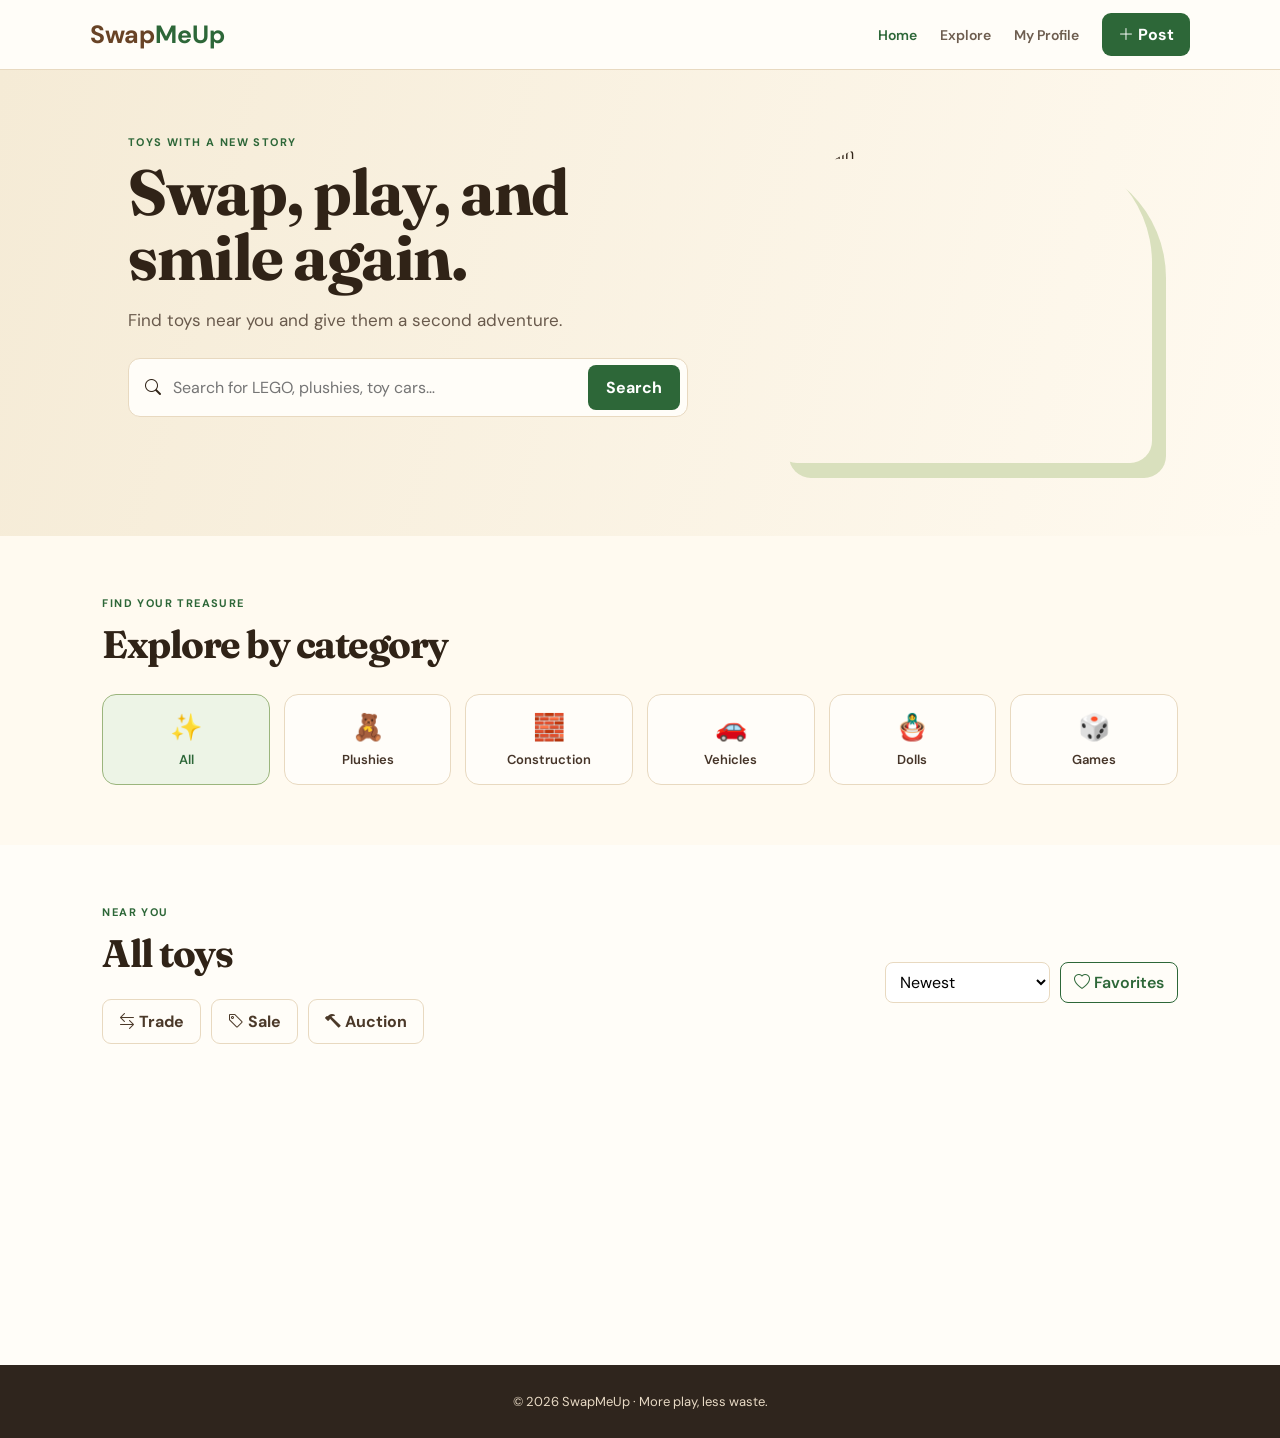
==== commit 09d89d9d: "Update stats display and add image lightbox modal Updated trade and posted statistics to show '0' in" ====
--- a/Dashboard/dashboard.html
+++ b/Dashboard/dashboard.html
@@ -86,12 +86,12 @@
                   <p class="intro">Here's a summary of everything happening with your trades.</p>
                   <div class="stats">
                     <article>
-                      <strong>8</strong>
+                      <strong id="statTrades">0</strong>
                       <span>Trades</span>
                     </article>
-                    <article><strong>4</strong>
+                    <article><strong id="statPosted">0</strong>
                       <span>Posted</span></article>
-                      <article><strong>12</strong><span>Saved</span></article>
+                      <article><strong id="statFavorites">0</strong><span>Favorites</span></article>
                     </div>
                   </section>
                     <section id="juguetes" class="profile-section">
@@ -244,6 +244,17 @@
     </form>
   </div>
 
+  <!-- MODAL: image lightbox (nuevo) -->
+  <div class="modal-backdrop" id="lightboxModal" hidden>
+    <div class="modal lightbox-modal">
+      <button type="button" class="close" data-close="lightboxModal">×</button>
+      <button type="button" class="lightbox-nav lightbox-prev" id="lightboxPrev"><i class="bi bi-chevron-left"></i></button>
+      <img id="lightboxImage" src="" alt="Product photo">
+      <button type="button" class="lightbox-nav lightbox-next" id="lightboxNext"><i class="bi bi-chevron-right"></i></button>
+      <div class="lightbox-thumbs" id="lightboxThumbs"></div>
+    </div>
+  </div>
+
   <div class="modal-backdrop" id="logoutModal" hidden>
     <div class="modal"><p class="eyebrow">LEAVING ALREADY?</p>
       <h2>Log out</h2><p>You can come back anytime.</p>
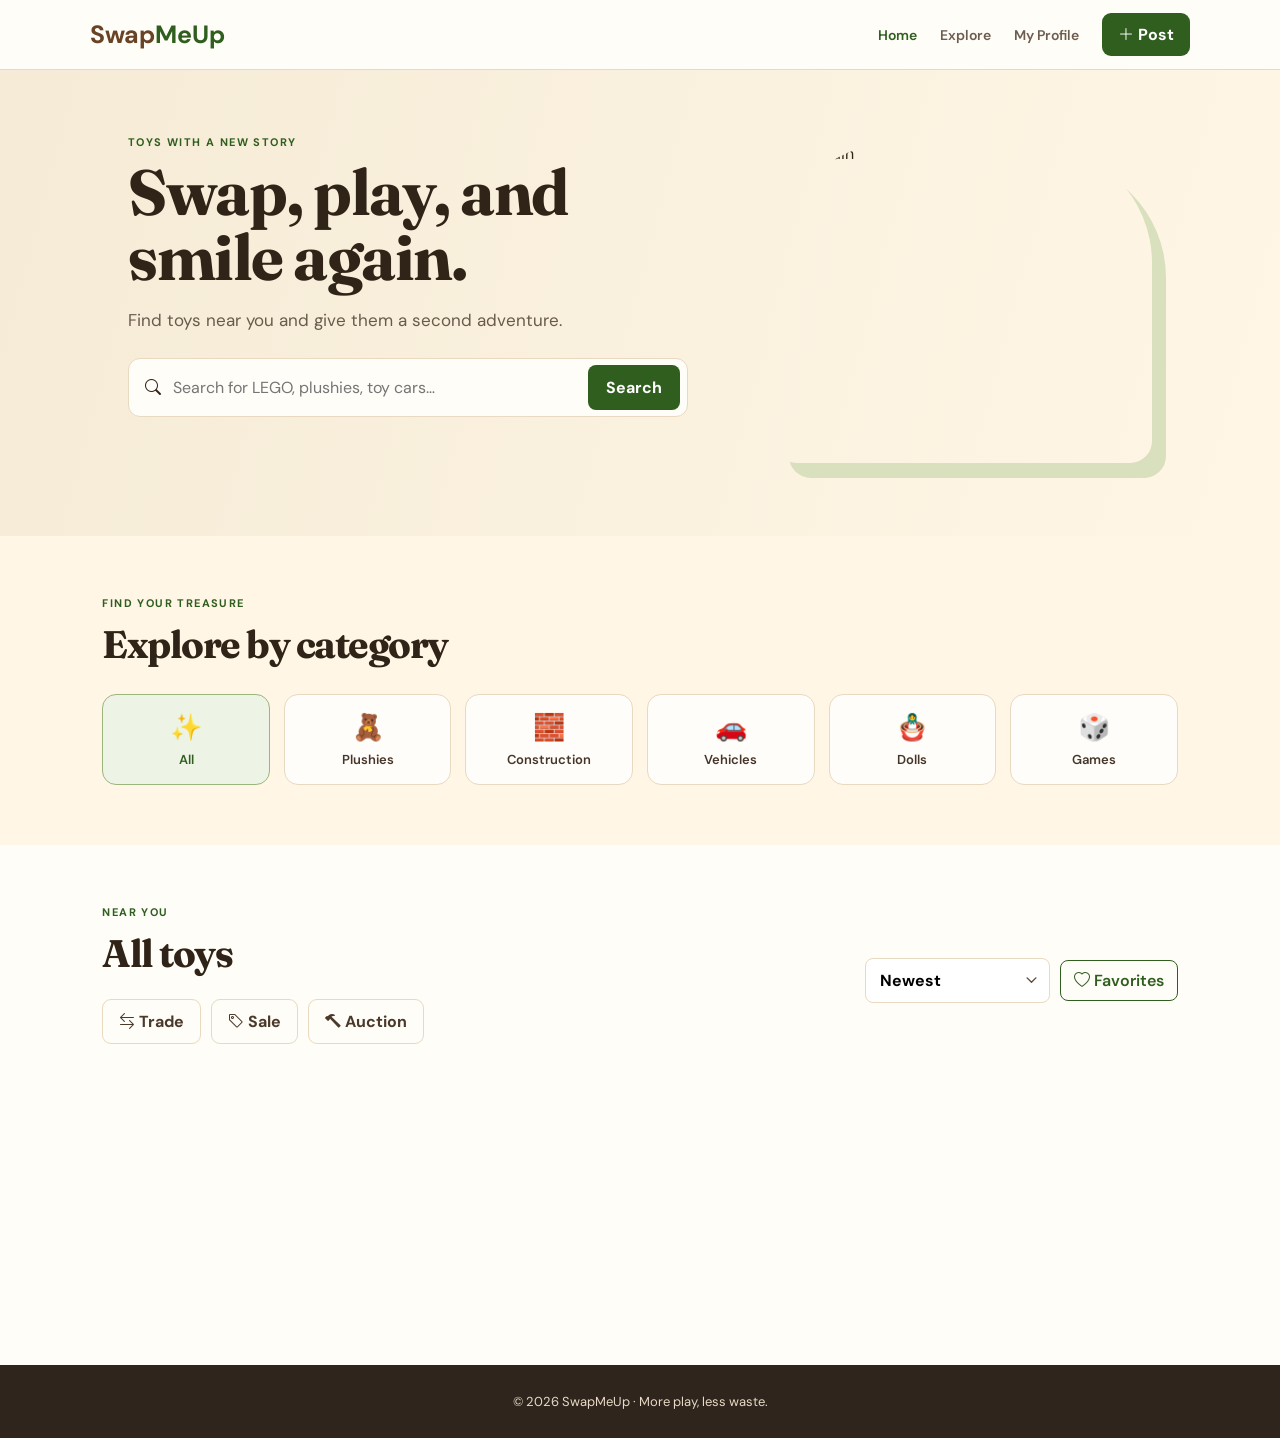
==== commit b517e462: "Add favicon and update modal class in dashboard.html" ====
--- a/Dashboard/dashboard.html
+++ b/Dashboard/dashboard.html
@@ -3,9 +3,13 @@
 <head>
   <meta charset="utf-8"><meta name="viewport" content="width=device-width, initial-scale=1">
   <title>SwapMeUp | Swap toys</title>
+  <!-- Favicon-->
+  <link rel="icon" type="image/png" href="../assets/sapo-removebg-preview.png" />
+
   <link rel="preconnect" href="https://fonts.googleapis.com"><link rel="preconnect" href="https://fonts.gstatic.com" crossorigin>
   <link href="https://fonts.googleapis.com/css2?family=DM+Sans:wght@400;500;600;700&family=Fraunces:opsz,wght@9..144,600;9..144,700&display=swap" rel="stylesheet">
   <link href="https://cdn.jsdelivr.net/npm/bootstrap-icons@1.11.3/font/bootstrap-icons.css" rel="stylesheet">
+  <link rel="stylesheet" href="global.css">
   <link rel="stylesheet" href="style_Dashboard.css">
 </head>
 <body>
@@ -191,7 +195,7 @@
 
   <!-- MODAL: owner profile -->
   <div class="modal-backdrop" id="ownerModal" hidden>
-    <div class="modal">
+    <div class="modal owner-modal">
       <button type="button" class="close" data-close="ownerModal">×</button>
       <div id="ownerModalBody"></div>
     </div>
--- a/Dashboard/style_Dashboard.css
+++ b/Dashboard/style_Dashboard.css
@@ -1,9 +1,9 @@
-:root{--ink:#302317;--green:#2d6738;--paper:#fffaf0;--line:#e8d9c0}*{box-sizing:border-box}html{scroll-behavior:smooth}body{margin:0;background:var(--paper);color:var(--ink);font-family:"DM Sans",sans-serif}button{font:inherit;cursor:pointer}[hidden]{display:none!important}header{height:70px;padding:0 clamp(20px,7vw,110px);display:flex;align-items:center;justify-content:space-between;background:#fffdf8;border-bottom:1px solid var(--line);position:sticky;top:0;z-index:5}.brand{font-size:25px;font-weight:700;color:#684326;text-decoration:none}.brand span,nav a.active,nav a:hover{color:var(--green)}nav{display:flex;align-items:center;gap:23px}nav a{color:#6d5d4f;text-decoration:none;font-size:14px;font-weight:600}nav button,.modal button{border:0;border-radius:9px;padding:11px 16px;background:var(--green);color:#fff;font-weight:700}.hero{padding:65px clamp(20px,10vw,150px);display:grid;grid-template-columns:1.1fr .7fr;gap:55px;align-items:center;background:linear-gradient(105deg,#f5ebd6,#fffaf0)}h1,h2{font-family:Fraunces,Georgia,serif;letter-spacing:-1.5px}.hero h1{font-size:clamp(40px,5vw,68px);line-height:1.02;margin:7px 0 17px}.hero p:not(.eyebrow){color:#695a4c;font-size:17px;line-height:1.55}.hero img{width:100%;height:320px;object-fit:cover;border-radius:120px 120px 22px 22px;box-shadow:14px 15px #d9e0bd}.eyebrow{font-size:11px;letter-spacing:1.4px;color:var(--green);font-weight:700;margin:0 0 10px}.search{display:flex;align-items:center;gap:10px;max-width:560px;margin-top:25px;background:#fffdf8;border:1px solid var(--line);border-radius:12px;padding:6px 7px 6px 16px}.search input{border:0;outline:0;min-width:0;flex:1;font:inherit;background:transparent}.search button{border:0;background:var(--green);color:#fff;border-radius:8px;padding:12px 18px;font-weight:700}.message{height:20px;font-size:13px;color:var(--green)}.section{padding:60px clamp(20px,8vw,125px)}h2{font-size:clamp(30px,3vw,43px);margin:0 0 26px}.categories{display:grid;grid-template-columns:repeat(6,1fr);gap:14px}.category{min-height:91px;border:1px solid var(--line);border-radius:14px;background:#fffdf9;color:#463529;font-size:26px}.category small{display:block;margin-top:7px;font-size:13px;font-weight:600}.category:hover,.category.active{background:#edf4e6;color:var(--green);border-color:#9bb57d}.listings{background:#fffdf8;min-height:520px}.title-row{display:flex;align-items:end;justify-content:space-between}.clear{border:1px solid var(--green);background:transparent;color:var(--green);border-radius:8px;padding:9px 13px;font-weight:600}.product-grid{display:grid;grid-template-columns:repeat(4,1fr);gap:19px}.card{border:1px solid var(--line);border-radius:15px;background:#fff;overflow:hidden}.card img{display:block;width:100%;height:200px;object-fit:cover}.card-body{padding:14px}.card h3{font-size:16px;margin:0 0 5px}.card p,.mini-list p{font-size:12px;color:#756556;margin:0 0 12px}.meta{padding-top:10px;border-top:1px solid #efe6d9;display:flex;justify-content:space-between;font-size:11px;color:#716151}.meta strong,.mini-list span{color:var(--green);font-size:10px}.empty{text-align:center;color:#756556;padding:35px}.profile-hero{min-height:300px;padding:24px clamp(20px,10vw,145px) 40px;background:linear-gradient(110deg,#f3e7d0,#fffaf0)}.back{color:#635345;text-decoration:none;font-size:14px;font-weight:600}.profile-summary{margin-top:78px;display:flex;align-items:end;gap:22px}.avatar{width:124px;height:124px;object-fit:cover;border-radius:50%;border:5px solid #fffdf8}.profile-summary h1{font-size:43px;margin:0 0 7px}.member,.intro{margin:0;color:#67584b}.edit{margin-left:auto;border:1px solid var(--green);color:var(--green);background:#fffdf8;border-radius:9px;padding:11px 15px;font-weight:700}.profile-content{display:grid;grid-template-columns:220px 1fr;gap:54px;max-width:1160px;margin:0 auto;padding:55px 30px 75px}.side{display:flex;flex-direction:column;align-self:start;border:1px solid var(--line);border-radius:14px;padding:9px;background:#fffdf8}.side nav{display:block}.side a{display:block;padding:12px 13px;color:#635346;text-decoration:none;font-size:14px;border-radius:8px}.side a:hover{background:#edf4e6;color:var(--green)}.logout{margin-top:9px;border:0;border-top:1px solid var(--line);padding:15px 13px 7px;text-align:left;color:#b74a39;background:transparent;font-weight:700}.stats{display:grid;grid-template-columns:repeat(3,1fr);gap:14px;margin-top:27px}.stats article,.info{border:1px solid var(--line);background:#fff;border-radius:14px;padding:18px}.stats strong{font-family:Fraunces,Georgia,serif;font-size:31px;display:block}.stats span{font-size:12px;color:#766656}.profile-section{margin-top:49px}.mini-list{display:grid;grid-template-columns:1fr 1fr;gap:14px}.mini-list article{border:1px solid var(--line);border-radius:12px;padding:10px;display:flex;gap:12px;align-items:center;background:#fff}.mini-list img{width:65px;height:65px;border-radius:9px;object-fit:cover}.mini-list h3{font-size:14px;margin:0 0 4px}.info dl{margin:0}.info dl>div{padding:14px 0;border-top:1px solid #eee4d6}.info dt{font-size:13px;color:#766656}.info dd{margin:5px 0 0;font-size:14px}.modal-backdrop{position:fixed;inset:0;z-index:8;display:grid;place-items:center;background:#2d2219a8;padding:20px}.modal{position:relative;width:min(450px,100%);background:#fffdf8;border-radius:18px;padding:34px}.modal h2{font-size:34px;margin-bottom:13px}.modal p:not(.eyebrow){line-height:1.55;color:#6d5c4d}.close{position:absolute;right:14px;top:10px;background:transparent!important;color:#5c4737!important;border:0;font-size:28px}.modal label{display:block;margin:14px 0;font-size:13px;font-weight:700}.modal input,.modal textarea,.modal select{display:block;width:100%;border:1px solid var(--line);border-radius:8px;padding:10px;margin-top:6px;background:#fff;font:inherit;color:inherit}.logout-options{display:flex;justify-content:end;gap:10px;margin-top:20px}.logout-options .cancel{background:#fff;color:#604b3a;border:1px solid var(--line)}.toast{position:fixed;bottom:25px;left:50%;transform:translateX(-50%);padding:13px 18px;border-radius:9px;background:#2d6738;color:#fff;z-index:10}footer{text-align:center;padding:28px;background:#2f251d;color:#e8dac5;font-size:13px}@media(max-width:760px){header{padding:0 18px}nav a{display:none}.hero{grid-template-columns:1fr;padding:46px 20px}.hero img{height:220px}.categories{grid-template-columns:repeat(3,1fr)}.product-grid{grid-template-columns:repeat(2,1fr)}.card img{height:155px}.section{padding:46px 20px}.profile-hero{padding:20px}.profile-summary{margin-top:50px;display:grid;grid-template-columns:90px 1fr;gap:15px}.avatar{width:90px;height:90px}.profile-summary h1{font-size:31px}.edit{grid-column:1/-1;margin:2px 0}.profile-content{grid-template-columns:1fr;padding:35px 20px}.side nav{display:flex;overflow:auto}.side a{white-space:nowrap}.logout{width:100%}.mini-list{grid-template-columns:1fr}}
+:root{--ink:#302317;--green:#2f5e1e;--paper:#fff6e6;--line:#e8d9c0}*{box-sizing:border-box}html{scroll-behavior:smooth}body{margin:0;background:var(--paper);color:var(--ink);font-family:"DM Sans",sans-serif}button{font:inherit;cursor:pointer}[hidden]{display:none!important}header{height:70px;padding:0 clamp(20px,7vw,110px);display:flex;align-items:center;justify-content:space-between;background:#fffdf8;border-bottom:1px solid var(--line);position:sticky;top:0;z-index:5}.brand{font-size:25px;font-weight:700;color:#684326;text-decoration:none}.brand span,nav a.active,nav a:hover{color:var(--green)}nav{display:flex;align-items:center;gap:23px}nav a{color:#6d5d4f;text-decoration:none;font-size:14px;font-weight:600}nav button,.modal button{border:0;border-radius:9px;padding:11px 16px;background:var(--green);color:#fff;font-weight:700}.hero{padding:65px clamp(20px,10vw,150px);display:grid;grid-template-columns:1.1fr .7fr;gap:55px;align-items:center;background:linear-gradient(105deg,#f5ebd6,#fff6e6)}h1,h2{font-family:Fraunces,Georgia,serif;letter-spacing:-1.5px}.hero h1{font-size:clamp(40px,5vw,68px);line-height:1.02;margin:7px 0 17px}.hero p:not(.eyebrow){color:#695a4c;font-size:17px;line-height:1.55}.hero img{width:100%;height:320px;object-fit:cover;border-radius:120px 120px 22px 22px;box-shadow:14px 15px #d9e0bd}.eyebrow{font-size:11px;letter-spacing:1.4px;color:var(--green);font-weight:700;margin:0 0 10px}.search{display:flex;align-items:center;gap:10px;max-width:560px;margin-top:25px;background:#fffdf8;border:1px solid var(--line);border-radius:12px;padding:6px 7px 6px 16px}.search input{border:0;outline:0;min-width:0;flex:1;font:inherit;background:transparent}.search button{border:0;background:var(--green);color:#fff;border-radius:8px;padding:12px 18px;font-weight:700}.message{height:20px;font-size:13px;color:var(--green)}.section{padding:60px clamp(20px,8vw,125px)}h2{font-size:clamp(30px,3vw,43px);margin:0 0 26px}.categories{display:grid;grid-template-columns:repeat(6,1fr);gap:14px}.category{min-height:91px;border:1px solid var(--line);border-radius:14px;background:#fffdf9;color:#463529;font-size:26px}.category small{display:block;margin-top:7px;font-size:13px;font-weight:600}.category:hover,.category.active{background:#edf4e6;color:var(--green);border-color:#9bb57d}.listings{background:#fffdf8;min-height:520px}.title-row{display:flex;align-items:end;justify-content:space-between}.clear{border:1px solid var(--green);background:transparent;color:var(--green);border-radius:8px;padding:9px 13px;font-weight:600}.product-grid{display:grid;grid-template-columns:repeat(4,1fr);gap:19px}.card{border:1px solid var(--line);border-radius:15px;background:#fff;overflow:hidden}.card img{display:block;width:100%;height:200px;object-fit:cover}.card-body{padding:14px}.card h3{font-size:16px;margin:0 0 5px}.card p,.mini-list p{font-size:12px;color:#756556;margin:0 0 12px}.meta{padding-top:10px;border-top:1px solid #efe6d9;display:flex;justify-content:space-between;font-size:11px;color:#716151}.meta strong,.mini-list span{color:var(--green);font-size:10px}.empty{text-align:center;color:#756556;padding:35px}.profile-hero{min-height:300px;padding:24px clamp(20px,10vw,145px) 40px;background:linear-gradient(110deg,#f3e7d0,#fff6e6)}.back{color:#635345;text-decoration:none;font-size:14px;font-weight:600}.profile-summary{margin-top:78px;display:flex;align-items:end;gap:22px}.avatar{width:124px;height:124px;object-fit:cover;border-radius:50%;border:5px solid #fffdf8}.profile-summary h1{font-size:43px;margin:0 0 7px}.member,.intro{margin:0;color:#67584b}.edit{margin-left:auto;border:1px solid var(--green);color:var(--green);background:#fffdf8;border-radius:9px;padding:11px 15px;font-weight:700}.profile-content{display:grid;grid-template-columns:220px 1fr;gap:54px;max-width:1160px;margin:0 auto;padding:55px 30px 75px}.side{display:flex;flex-direction:column;align-self:start;border:1px solid var(--line);border-radius:14px;padding:9px;background:#fffdf8}.side nav{display:block}.side a{display:block;padding:12px 13px;color:#635346;text-decoration:none;font-size:14px;border-radius:8px}.side a:hover{background:#edf4e6;color:var(--green)}.logout{margin-top:9px;border:0;border-top:1px solid var(--line);padding:15px 13px 7px;text-align:left;color:#b74a39;background:transparent;font-weight:700}.stats{display:grid;grid-template-columns:repeat(3,1fr);gap:14px;margin-top:27px}.stats article,.info{border:1px solid var(--line);background:#fff;border-radius:14px;padding:18px}.stats strong{font-family:Fraunces,Georgia,serif;font-size:31px;display:block}.stats span{font-size:12px;color:#766656}.profile-section{margin-top:49px}.mini-list{display:grid;grid-template-columns:1fr 1fr;gap:14px}.mini-list article{border:1px solid var(--line);border-radius:12px;padding:10px;display:flex;gap:12px;align-items:center;background:#fff}.mini-list img{width:65px;height:65px;border-radius:9px;object-fit:cover}.mini-list h3{font-size:14px;margin:0 0 4px}.info dl{margin:0}.info dl>div{padding:14px 0;border-top:1px solid #eee4d6}.info dt{font-size:13px;color:#766656}.info dd{margin:5px 0 0;font-size:14px}.modal-backdrop{position:fixed;inset:0;z-index:8;display:grid;place-items:center;background:#2d2219a8;padding:20px}.modal{position:relative;width:min(450px,100%);background:#fffdf8;border-radius:18px;padding:34px}.modal h2{font-size:34px;margin-bottom:13px}.modal p:not(.eyebrow){line-height:1.55;color:#6d5c4d}.close{position:absolute;right:14px;top:10px;background:transparent!important;color:#5c4737!important;border:0;font-size:28px}.modal label{display:block;margin:14px 0;font-size:13px;font-weight:700}.modal input,.modal textarea,.modal select{display:block;width:100%;border:1px solid var(--line);border-radius:8px;padding:10px;margin-top:6px;background:#fff;font:inherit;color:inherit}.logout-options{display:flex;justify-content:end;gap:10px;margin-top:20px}.logout-options .cancel{background:#fff;color:#604b3a;border:1px solid var(--line)}.toast{position:fixed;bottom:25px;left:50%;transform:translateX(-50%);padding:13px 18px;border-radius:9px;background:#2f5e1e;color:#fff;z-index:10}footer{text-align:center;padding:28px;background:#2f251d;color:#e8dac5;font-size:13px}@media(max-width:760px){header{padding:0 18px}nav a{display:none}.hero{grid-template-columns:1fr;padding:46px 20px}.hero img{height:220px}.categories{grid-template-columns:repeat(3,1fr)}.product-grid{grid-template-columns:repeat(2,1fr)}.card img{height:155px}.section{padding:46px 20px}.profile-hero{padding:20px}.profile-summary{margin-top:50px;display:grid;grid-template-columns:90px 1fr;gap:15px}.avatar{width:90px;height:90px}.profile-summary h1{font-size:31px}.edit{grid-column:1/-1;margin:2px 0}.profile-content{grid-template-columns:1fr;padding:35px 20px}.side nav{display:flex;overflow:auto}.side a{white-space:nowrap}.logout{width:100%}.mini-list{grid-template-columns:1fr}}
 
 .type-toggle{display:flex;gap:8px;margin-top:6px}.type-option{flex:1;border:1px solid var(--line);border-radius:8px;padding:9px 6px;background:#FFFFFF;color:#2E2E2E;font-size:13px;font-weight:700}.type-option.active{background:#2F5E1E;color:#FFFFFF;border-color:#2F5E1E}.image-preview{display:grid;grid-template-columns:repeat(4,1fr);gap:8px;margin-top:10px}.image-preview .thumb{position:relative;aspect-ratio:1;border-radius:8px;overflow:hidden;border:1px solid var(--line)}.image-preview .thumb img{width:100%;height:100%;object-fit:cover;display:block}.image-preview .thumb button{position:absolute;top:3px;right:3px;width:20px;height:20px;border-radius:50%;border:0;background:#2E2E2Ecc;color:#FFFFFF;font-size:12px;line-height:1;padding:0}.form-error{color:#b74a39;font-size:13px;margin:8px 0 0}
 
 .fav-btn{border:0;background:transparent;color:#b74a39;font-size:16px;padding:4px;cursor:pointer}
-.fav-btn.active{color:#2d6738}
+.fav-btn.active{color:#2f5e1e}
 .listing-controls{display:flex;gap:10px;align-items:center;flex-wrap:wrap}
 .listing-controls select{border:1px solid var(--line);border-radius:8px;padding:8px 10px;background:#fff;font:inherit}
 #favoritesToggle.active{background:#edf4e6;color:var(--green);border-color:#9bb57d}
@@ -63,3 +63,97 @@
 .file-upload-btn:hover{background:#edf4e6}
 .file-input-hidden:focus-visible + .file-upload-btn{outline:2px solid var(--green);outline-offset:2px}
 .file-upload-count{font-size:12px;color:#766656;font-weight:500}
+
+/* ============================================================
+   NUEVO: Image lightbox + cursor de galería del modal de producto
+   ============================================================ */
+.detail-gallery img{cursor:pointer;transition:opacity .15s}
+.detail-gallery img:hover{opacity:.85}
+
+.lightbox-modal{max-width:720px;padding:20px;text-align:center;position:relative}
+.lightbox-modal img#lightboxImage{max-width:100%;max-height:70vh;object-fit:contain;border-radius:10px;display:block;margin:0 auto;background:#f2ead9}
+.lightbox-nav{position:absolute;top:50%;transform:translateY(-50%);background:#2d2219cc;color:#fff;border:0;width:38px;height:38px;border-radius:50%;font-size:18px;z-index:2}
+.lightbox-prev{left:8px}
+.lightbox-next{right:8px}
+.lightbox-thumbs{display:flex;gap:8px;justify-content:center;margin-top:14px;flex-wrap:wrap}
+.lightbox-thumbs img{width:56px;height:56px;object-fit:cover;border-radius:8px;cursor:pointer;border:2px solid transparent;opacity:.7}
+.lightbox-thumbs img.active{border-color:var(--green);opacity:1}
+@media(max-width:760px){
+  .lightbox-modal{padding:14px}
+  .lightbox-nav{width:32px;height:32px;font-size:15px}
+}
+/* ============================================================
+   FIX: modal "Ver perfil" (owner-modal)
+   Antes reutilizaba .modal (450px, sin alto máximo) y el grid de
+   4 columnas de .product-grid, por eso se veía apretado y no
+   se podía hacer scroll cuando el contenido no cabía en pantalla.
+   Se le da su propio ancho, scroll interno propio, y una grilla
+   de productos adaptada a su tamaño.
+   ============================================================ */
+.owner-modal{
+  width:min(680px,100%);
+  max-height:88vh;
+  overflow-y:auto;
+}
+#ownerProducts .product-grid{
+  grid-template-columns:repeat(auto-fill,minmax(150px,1fr));
+  gap:14px;
+}
+#ownerProducts .card img{
+  height:130px;
+}
+@media(max-width:760px){
+  .owner-modal{
+    max-height:92vh;
+    padding:26px 18px;
+  }
+  #ownerProducts .product-grid{
+    grid-template-columns:repeat(2,1fr);
+  }
+}
+/* ============================================================
+   FIX visual: nav oculto en mobile + controles de "All toys"
+   superpuestos + <select> "Newest" con estilo nativo fuera de
+   lugar. No cambia ninguna funcionalidad, solo apariencia.
+   ============================================================ */
+
+/* 1) Mostrar Home / Explore / My Profile en mobile en vez de
+      ocultarlos. Si no entran en una sola línea junto al logo
+      y el botón Post, la barra permite scroll horizontal en
+      vez de recortarlos. */
+@media(max-width:760px){
+  nav{
+    flex:1;
+    justify-content:flex-end;
+    gap:14px;
+    overflow-x:auto;
+    -webkit-overflow-scrolling:touch;
+    scrollbar-width:none;
+  }
+  nav::-webkit-scrollbar{display:none}
+  nav a{display:inline-block;flex:none;white-space:nowrap}
+}
+
+/* 2) "Newest" y "Favorites" ya no se superponen con el título:
+      bajan a su propia línea si no entran junto a "All toys". */
+@media(max-width:760px){
+  .title-row{flex-wrap:wrap;align-items:flex-start;gap:14px}
+}
+
+/* 3) El <select> de orden usa el mismo tratamiento que ya
+      aplicaste en .modal select: sin flecha nativa, con una
+      propia, y el mismo alto/tipografía que los botones pill
+      de al lado (Favorites, Trade/Sale/Auction). */
+.listing-controls select{
+  appearance:none;
+  -webkit-appearance:none;
+  -moz-appearance:none;
+  padding:11px 34px 11px 14px;
+  font-weight:700;
+  cursor:pointer;
+  background-image:url("data:image/svg+xml;utf8,<svg xmlns='http://www.w3.org/2000/svg' width='12' height='8' viewBox='0 0 12 8'><path d='M1 1l5 5 5-5' fill='none' stroke='%23604b3a' stroke-width='1.6' stroke-linecap='round' stroke-linejoin='round'/></svg>");
+  background-repeat:no-repeat;
+  background-position:right 12px center;
+  background-size:11px 7px;
+}
+.listing-controls select:focus{outline:2px solid var(--green);outline-offset:1px}
